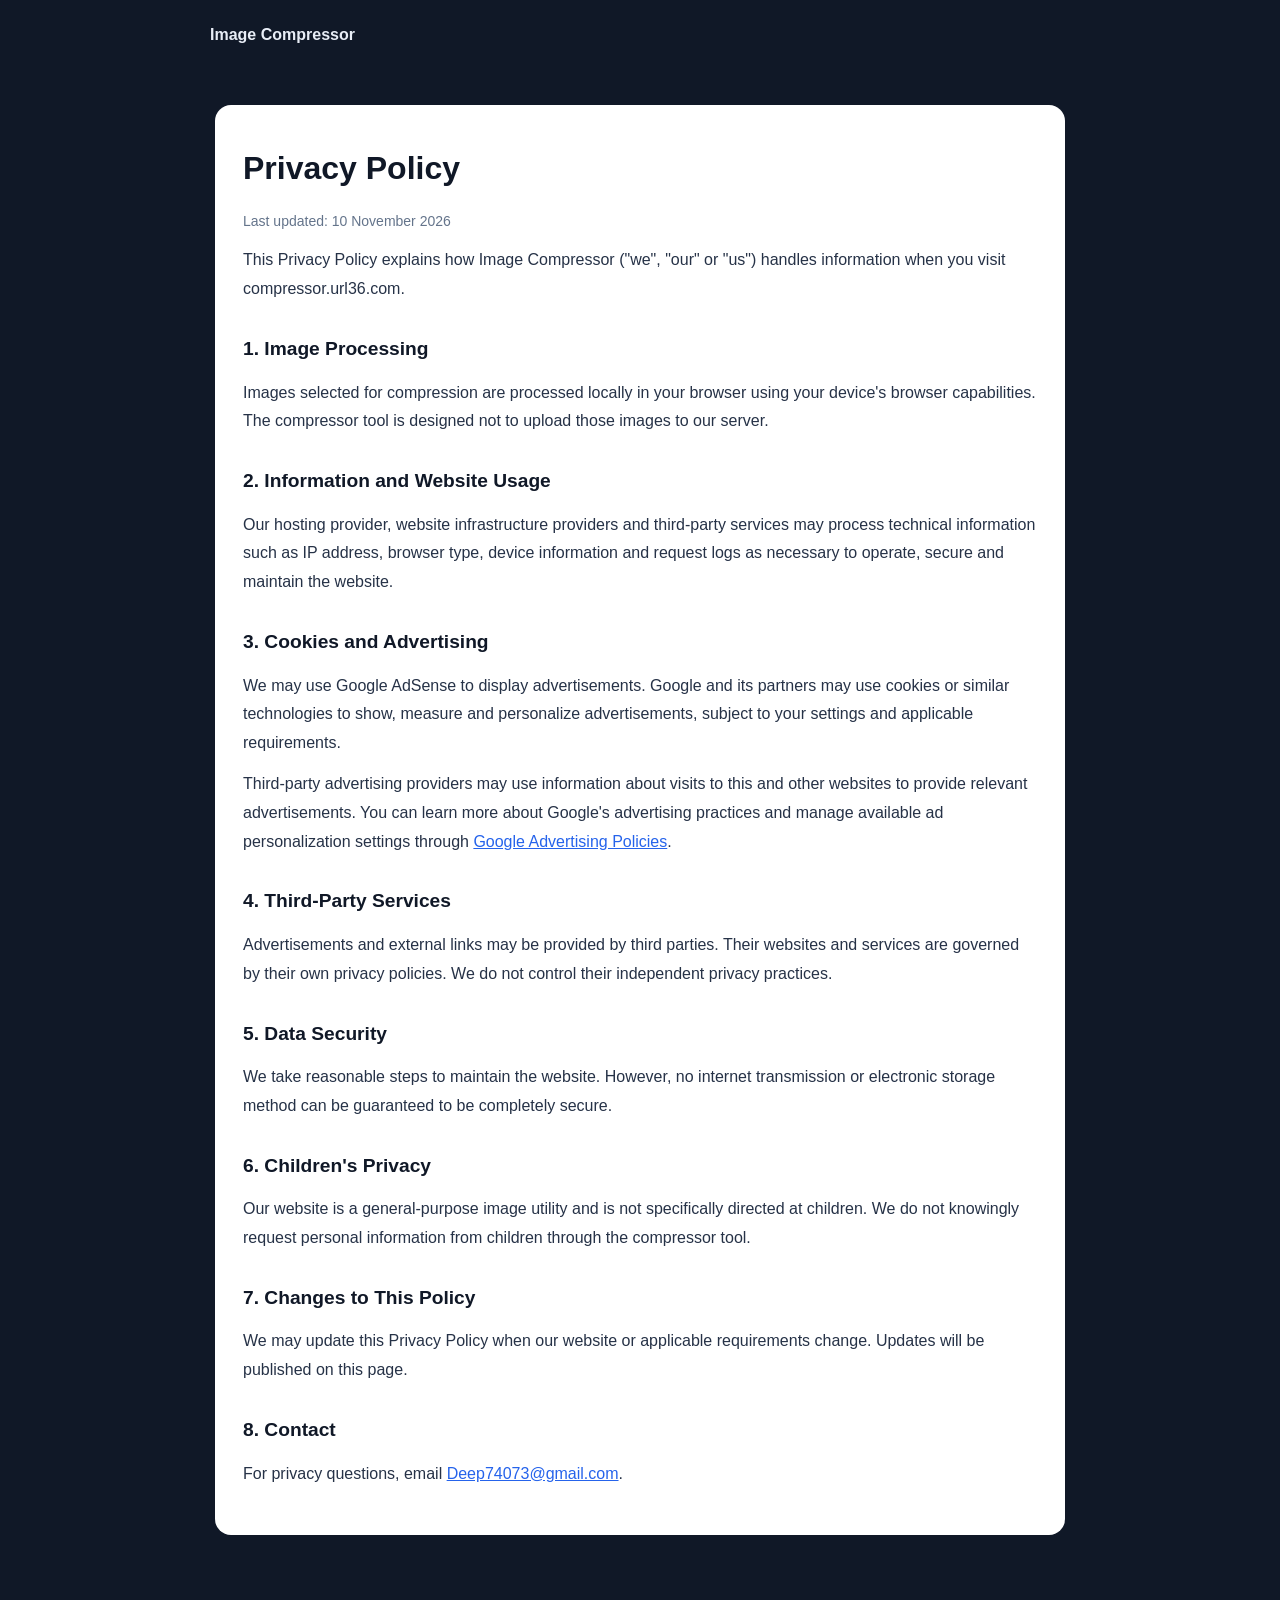
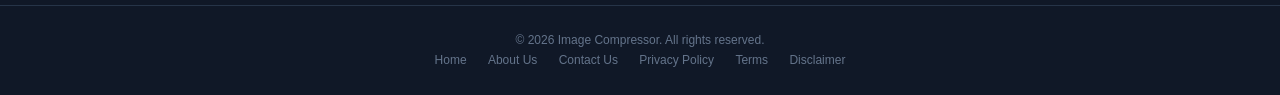
==== privacy-policy.html @ 3972bfad "Add AdSense information and legal pages" ====
<!DOCTYPE html>
<html lang="en">
<head>
<meta charset="UTF-8">
<meta name="viewport" content="width=device-width, initial-scale=1">
<meta name="description" content="Privacy Policy - Information about Image Compressor at compressor.url36.com.">
<meta name="robots" content="index,follow">
<link rel="canonical" href="https://compressor.url36.com/privacy-policy.html">
<title>Privacy Policy | Image Compressor</title>
<link rel="stylesheet" href="/style.css">
<link rel="stylesheet" href="/legal.css">
</head>
<body class="legal-page">
<header class="legal-header">
<a href="/">Image Compressor</a>
</header>
<main class="legal-content">

<h1>Privacy Policy</h1>
<p class="legal-date">Last updated: 10 November 2026</p>
<p>This Privacy Policy explains how Image Compressor ("we", "our" or "us") handles information when you visit compressor.url36.com.</p>
<h2>1. Image Processing</h2>
<p>Images selected for compression are processed locally in your browser using your device's browser capabilities. The compressor tool is designed not to upload those images to our server.</p>
<h2>2. Information and Website Usage</h2>
<p>Our hosting provider, website infrastructure providers and third-party services may process technical information such as IP address, browser type, device information and request logs as necessary to operate, secure and maintain the website.</p>
<h2>3. Cookies and Advertising</h2>
<p>We may use Google AdSense to display advertisements. Google and its partners may use cookies or similar technologies to show, measure and personalize advertisements, subject to your settings and applicable requirements.</p>
<p>Third-party advertising providers may use information about visits to this and other websites to provide relevant advertisements. You can learn more about Google's advertising practices and manage available ad personalization settings through <a href="https://policies.google.com/technologies/ads" target="_blank" rel="noopener noreferrer">Google Advertising Policies</a>.</p>
<h2>4. Third-Party Services</h2>
<p>Advertisements and external links may be provided by third parties. Their websites and services are governed by their own privacy policies. We do not control their independent privacy practices.</p>
<h2>5. Data Security</h2>
<p>We take reasonable steps to maintain the website. However, no internet transmission or electronic storage method can be guaranteed to be completely secure.</p>
<h2>6. Children's Privacy</h2>
<p>Our website is a general-purpose image utility and is not specifically directed at children. We do not knowingly request personal information from children through the compressor tool.</p>
<h2>7. Changes to This Policy</h2>
<p>We may update this Privacy Policy when our website or applicable requirements change. Updates will be published on this page.</p>
<h2>8. Contact</h2>
<p>For privacy questions, email <a href="mailto:Deep74073@gmail.com">Deep74073@gmail.com</a>.</p>

</main>

<footer class="legal-footer">
<p>© 2026 Image Compressor. All rights reserved.</p>
<nav aria-label="Legal pages">
<a href="/">Home</a>
<a href="/about.html">About Us</a>
<a href="/contact.html">Contact Us</a>
<a href="/privacy-policy.html">Privacy Policy</a>
<a href="/terms.html">Terms</a>
<a href="/disclaimer.html">Disclaimer</a>
</nav>
</footer>

</body>
</html>
---- style.css ----
*{box-sizing:border-box;margin:0;padding:0}
body{font-family:Arial,sans-serif;background:#101827;color:#e8edf6;line-height:1.6}
.header{height:70px;padding:0 7%;display:flex;align-items:center;justify-content:space-between;border-bottom:1px solid #263448;background:#111d2e}
.logo{font-size:22px;font-weight:800;color:#fff;text-decoration:none}
.logo span{color:#48a9ff}
.privacy{font-size:12px;color:#a8b8ca}
.container{max-width:950px;margin:auto;padding:30px 20px 60px}
.hero{text-align:center;padding:35px 10px 30px}
.eyebrow{font-size:11px;letter-spacing:2px;color:#54b5ff;font-weight:800;margin-bottom:9px}
.hero h1{font-size:clamp(32px,6vw,49px);line-height:1.15;color:#fff;margin:10px 0 15px}
.hero h1 span{color:#55b5ff}
.hero>p:last-child{color:#aab8c9;max-width:600px;margin:auto}
.upload-card{border:2px dashed #3b6087;border-radius:16px;padding:42px 15px;text-align:center;background:#17263a}
.upload-card.dragging{border-color:#55b5ff;background:#1b3450}
.upload-icon{font-size:42px;color:#55b5ff}
.upload-card h2{font-size:22px;margin:5px}
.upload-card p,.upload-card small{color:#aab8c9}
.upload-card small{display:block;margin-top:14px}
.choose-btn,.compress-btn,.download-btn{display:block;border:0;border-radius:9px;padding:14px 20px;background:#1687e8;color:white;font-weight:bold;font-size:15px;cursor:pointer;text-align:center;text-decoration:none}
.choose-btn{margin:18px auto 0}
.editor{margin-top:35px}
.section-heading{display:flex;align-items:center;justify-content:space-between;gap:12px;margin-bottom:16px}
h2{font-size:21px}
.text-btn{background:none;border:1px solid #40536a;color:#b9d8f3;padding:9px 12px;border-radius:7px;cursor:pointer}
.comparison{background:#17263a;padding:12px;border:1px solid #2a3b51;border-radius:13px}
.compare-stage{height:350px;position:relative;overflow:hidden;background:#0b1320;border-radius:8px}
.compare-stage>img{position:absolute;width:100%;height:100%;object-fit:contain;inset:0}
.compressed-layer{position:absolute;inset:0;width:50%;overflow:hidden;border-right:2px solid #fff}
.compressed-layer img{position:absolute;width:100%;height:100%;object-fit:contain;max-width:none}
.compare-line{position:absolute;left:50%;top:0;bottom:0;width:2px;background:#fff;transform:translateX(-50%);pointer-events:none;color:#fff;font-size:20px}
.compare-line:after{content:"↔";position:absolute;top:50%;left:50%;transform:translate(-50%,-50%);width:36px;height:36px;background:#1687e8;border:2px solid white;border-radius:50%;display:grid;place-items:center}
#compareSlider{width:100%;margin:14px 0 0;accent-color:#48a9ff}
.compare-caption{display:flex;justify-content:space-between;color:#9eafc3;font-size:11px}
.stats-grid{display:grid;grid-template-columns:repeat(3,1fr);gap:12px;margin:16px 0}
.stat-box{padding:15px;background:#17263a;border:1px solid #2a3b51;border-radius:10px;min-width:0}
.stat-box span,.stat-box small{display:block;color:#9eafc3;font-size:12px}
.stat-box strong{display:block;font-size:22px;margin:5px 0;overflow-wrap:anywhere}
.settings-card,.info-section,.privacy-note{background:#17263a;border:1px solid #2a3b51;border-radius:13px;padding:24px;margin-top:20px}
.settings-card h2{margin-bottom:18px}
.setting{margin:15px 0}
.setting>label,.setting-title label{display:block;font-size:14px;font-weight:bold;margin-bottom:8px}
.setting input[type=number],.setting select{width:100%;padding:12px;border:1px solid #40536a;border-radius:8px;background:#101d2e;color:#fff;font-size:15px}
.setting input[type=range]{width:100%;accent-color:#48a9ff}
.setting-title{display:flex;justify-content:space-between;align-items:center}
.setting-title strong{color:#55b5ff}
.range-labels{display:flex;justify-content:space-between;color:#98aabd;font-size:11px}
.settings-grid{display:grid;grid-template-columns:repeat(2,1fr);gap:15px}
.checkbox-row{display:flex;align-items:center;gap:10px;color:#b8c8d9;font-size:13px;margin:15px 0}
.checkbox-row input{accent-color:#1687e8;width:17px;height:17px}
.divider{height:1px;background:#304258;margin:24px 0}
.compress-btn{width:100%;margin-top:22px}
.compress-btn:disabled{opacity:.6;cursor:wait}
.download-btn{background:#13834f;margin-top:12px}
.result-message{text-align:center;color:#b8c8d9;font-size:13px;margin-top:14px}
.info-section h2,.privacy-note h2{margin-bottom:17px}
.steps{display:grid;grid-template-columns:repeat(3,1fr);gap:15px}
.steps article{background:#101d2e;padding:16px;border-radius:9px}
.steps article span{color:#55b5ff;font-weight:bold}
.steps h3{margin:6px 0}
.steps p,.privacy-note p{color:#aab8c9;font-size:13px}
footer{text-align:center;padding:25px;color:#8294a9;font-size:12px;border-top:1px solid #263448}
[hidden]{display:none!important}
@media(max-width:600px){
.header{padding:0 18px}.container{padding:20px 14px 45px}
.hero{padding:30px 5px}.hero h1{font-size:34px}
.compare-stage{height:260px}.stats-grid{gap:7px}
.stat-box{padding:10px}.stat-box strong{font-size:17px}
.stat-box span,.stat-box small{font-size:10px}
.settings-card,.info-section,.privacy-note{padding:17px}
.steps{grid-template-columns:1fr}
.section-heading{align-items:flex-start}
.text-btn{font-size:11px}
}


.file-input {
  position: absolute;
  width: 1px;
  height: 1px;
  padding: 0;
  margin: -1px;
  overflow: hidden;
  clip: rect(0, 0, 0, 0);
  white-space: nowrap;
  border: 0;
}
---- legal.css ----
.legal-page { min-height:100vh; }
.legal-header { max-width:900px; margin:auto; padding:22px 20px; }
.legal-header a { color:inherit; text-decoration:none; font-weight:700; }
.legal-content { max-width:850px; margin:35px auto 70px; padding:35px 28px; background:#fff; color:#263247; border-radius:16px; line-height:1.8; }
.legal-content h1 { color:#101827; font-size:2rem; margin-bottom:8px; }
.legal-content h2 { color:#101827; margin-top:28px; font-size:1.2rem; }
.legal-content a { color:#2563eb; }
.legal-content p { margin:12px 0; }
.legal-date { color:#64748b; font-size:14px; }
.legal-footer { text-align:center; padding:25px 15px; color:#64748b; }
.legal-footer a { color:inherit; margin:0 9px; text-decoration:none; }
.legal-footer a:hover { text-decoration:underline; }
.contact-email { overflow-wrap:anywhere; }
@media(max-width:600px) {
.legal-content { margin:20px 12px 40px; padding:24px 18px; }
.legal-content h1 { font-size:1.65rem; }
.legal-footer a { display:inline-block; margin:6px; }
}
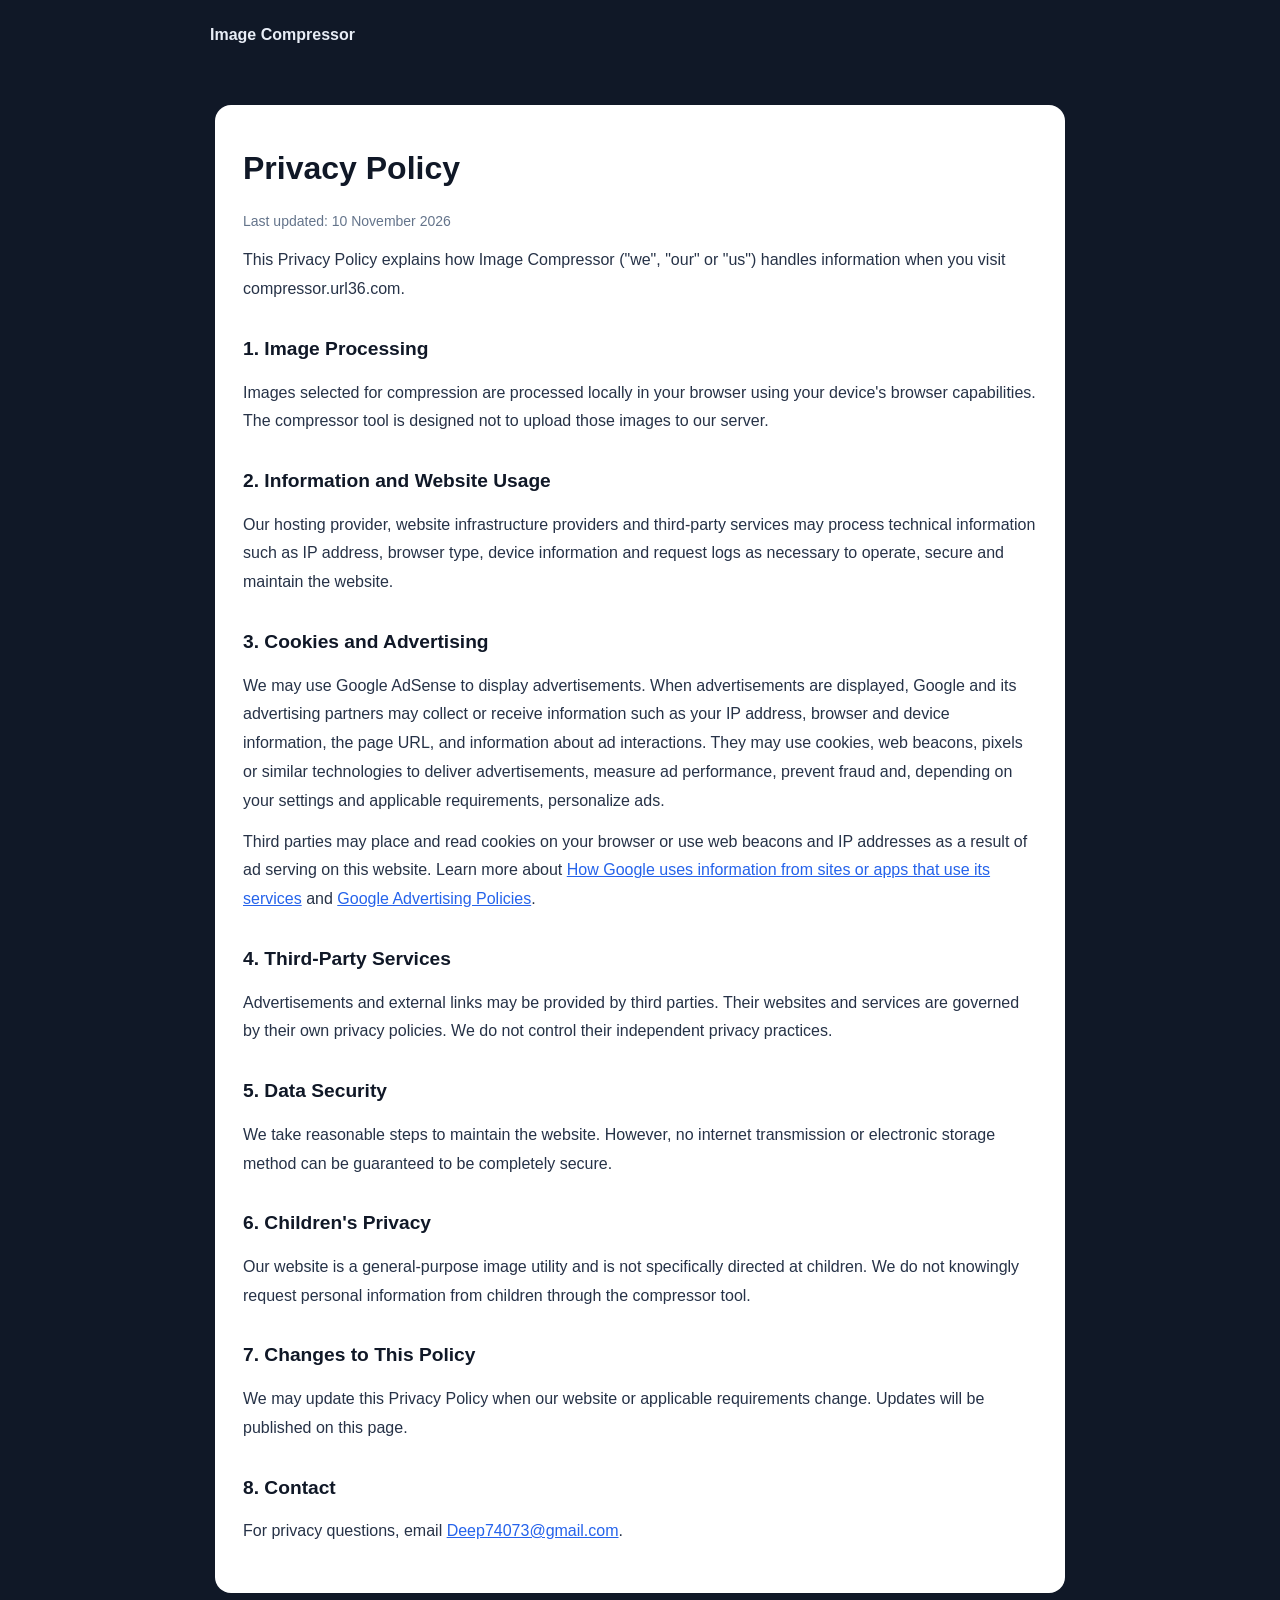
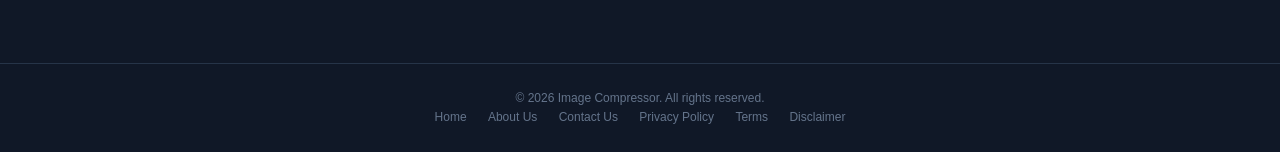
==== commit 72f0b5a0: "Improve AdSense privacy disclosures" ====
--- a/privacy-policy.html
+++ b/privacy-policy.html
@@ -24,8 +24,8 @@
 <h2>2. Information and Website Usage</h2>
 <p>Our hosting provider, website infrastructure providers and third-party services may process technical information such as IP address, browser type, device information and request logs as necessary to operate, secure and maintain the website.</p>
 <h2>3. Cookies and Advertising</h2>
-<p>We may use Google AdSense to display advertisements. Google and its partners may use cookies or similar technologies to show, measure and personalize advertisements, subject to your settings and applicable requirements.</p>
-<p>Third-party advertising providers may use information about visits to this and other websites to provide relevant advertisements. You can learn more about Google's advertising practices and manage available ad personalization settings through <a href="https://policies.google.com/technologies/ads" target="_blank" rel="noopener noreferrer">Google Advertising Policies</a>.</p>
+<p>We may use Google AdSense to display advertisements. When advertisements are displayed, Google and its advertising partners may collect or receive information such as your IP address, browser and device information, the page URL, and information about ad interactions. They may use cookies, web beacons, pixels or similar technologies to deliver advertisements, measure ad performance, prevent fraud and, depending on your settings and applicable requirements, personalize ads.</p>
+<p>Third parties may place and read cookies on your browser or use web beacons and IP addresses as a result of ad serving on this website. Learn more about <a href="https://www.google.com/intl/en/policies/privacy/partners/" target="_blank" rel="noopener noreferrer">How Google uses information from sites or apps that use its services</a> and <a href="https://policies.google.com/technologies/ads" target="_blank" rel="noopener noreferrer">Google Advertising Policies</a>.</p>
 <h2>4. Third-Party Services</h2>
 <p>Advertisements and external links may be provided by third parties. Their websites and services are governed by their own privacy policies. We do not control their independent privacy practices.</p>
 <h2>5. Data Security</h2>
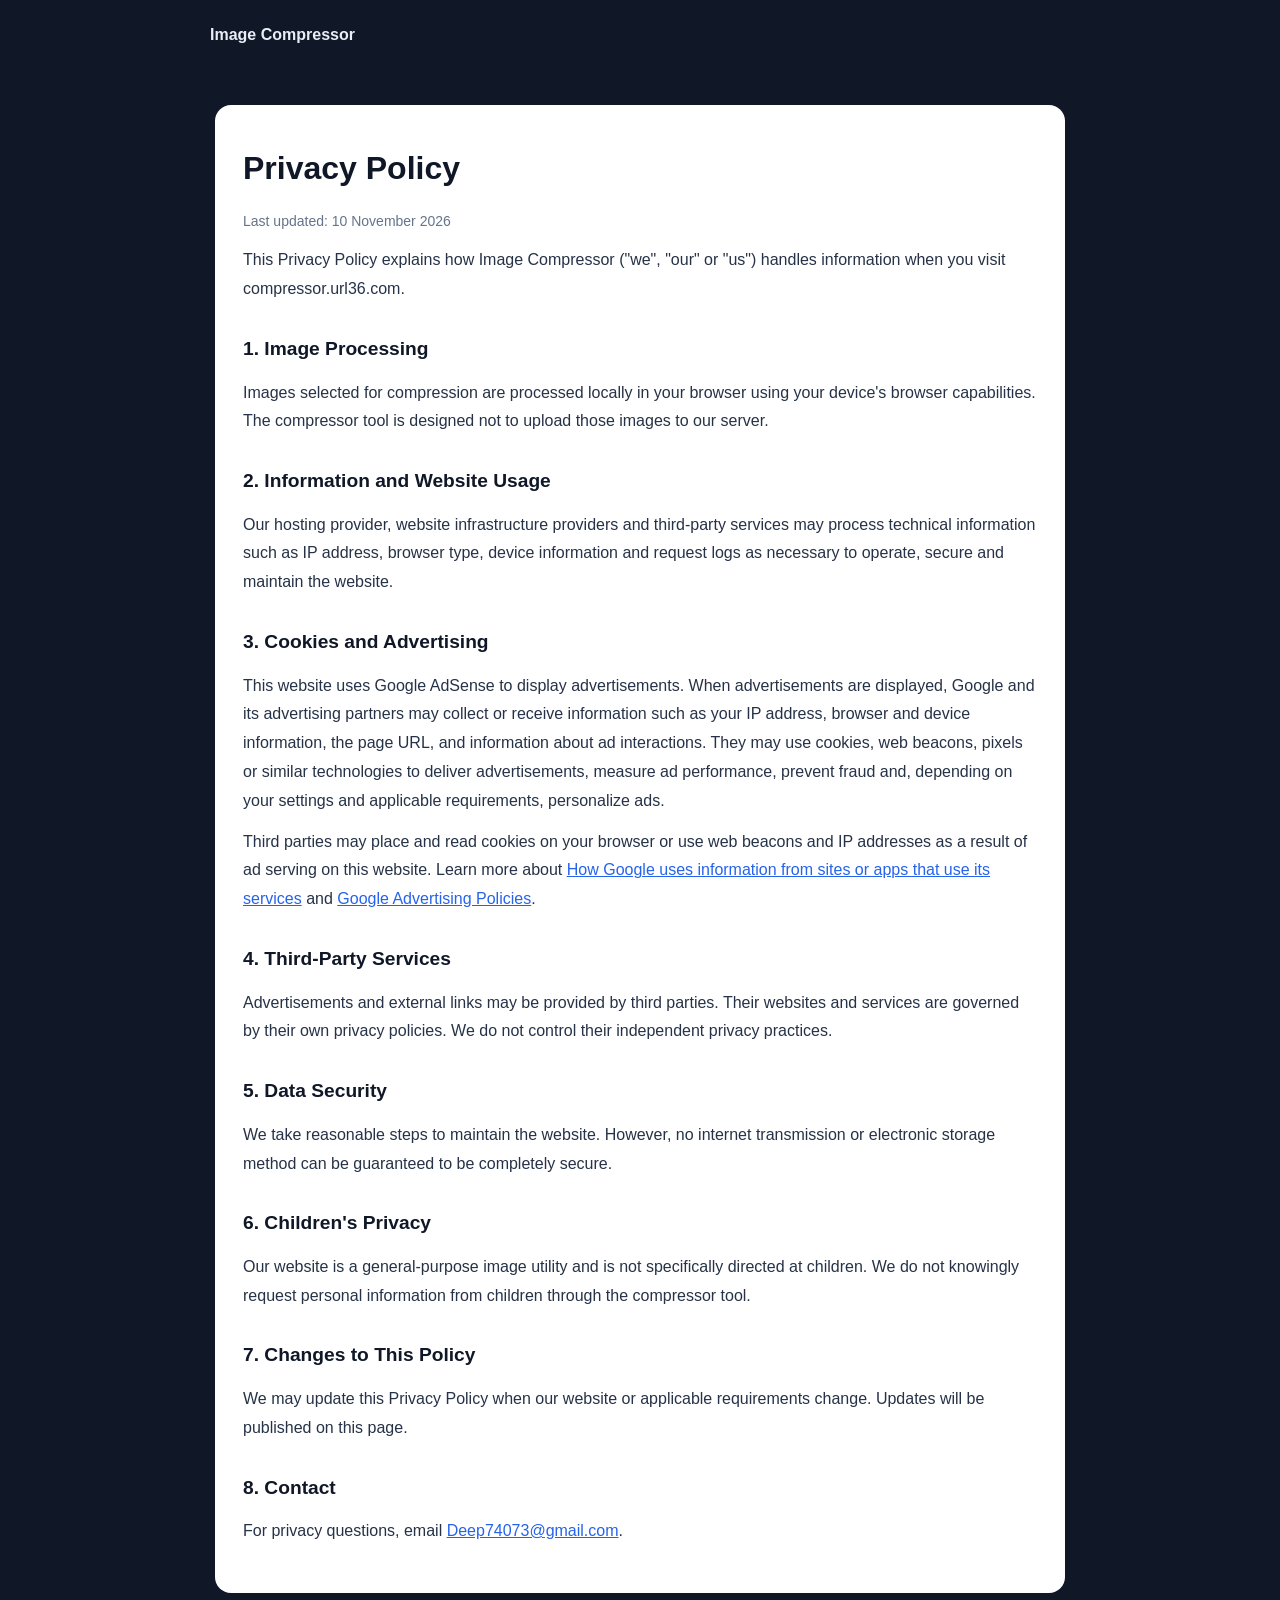
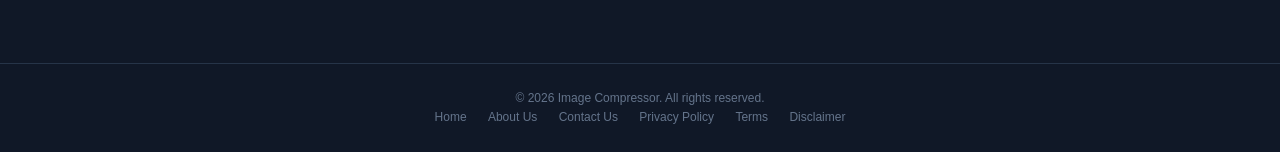
==== commit d6602966: "Clarify Google AdSense privacy disclosure" ====
--- a/privacy-policy.html
+++ b/privacy-policy.html
@@ -24,7 +24,7 @@
 <h2>2. Information and Website Usage</h2>
 <p>Our hosting provider, website infrastructure providers and third-party services may process technical information such as IP address, browser type, device information and request logs as necessary to operate, secure and maintain the website.</p>
 <h2>3. Cookies and Advertising</h2>
-<p>We may use Google AdSense to display advertisements. When advertisements are displayed, Google and its advertising partners may collect or receive information such as your IP address, browser and device information, the page URL, and information about ad interactions. They may use cookies, web beacons, pixels or similar technologies to deliver advertisements, measure ad performance, prevent fraud and, depending on your settings and applicable requirements, personalize ads.</p>
+<p>This website uses Google AdSense to display advertisements. When advertisements are displayed, Google and its advertising partners may collect or receive information such as your IP address, browser and device information, the page URL, and information about ad interactions. They may use cookies, web beacons, pixels or similar technologies to deliver advertisements, measure ad performance, prevent fraud and, depending on your settings and applicable requirements, personalize ads.</p>
 <p>Third parties may place and read cookies on your browser or use web beacons and IP addresses as a result of ad serving on this website. Learn more about <a href="https://www.google.com/intl/en/policies/privacy/partners/" target="_blank" rel="noopener noreferrer">How Google uses information from sites or apps that use its services</a> and <a href="https://policies.google.com/technologies/ads" target="_blank" rel="noopener noreferrer">Google Advertising Policies</a>.</p>
 <h2>4. Third-Party Services</h2>
 <p>Advertisements and external links may be provided by third parties. Their websites and services are governed by their own privacy policies. We do not control their independent privacy practices.</p>
